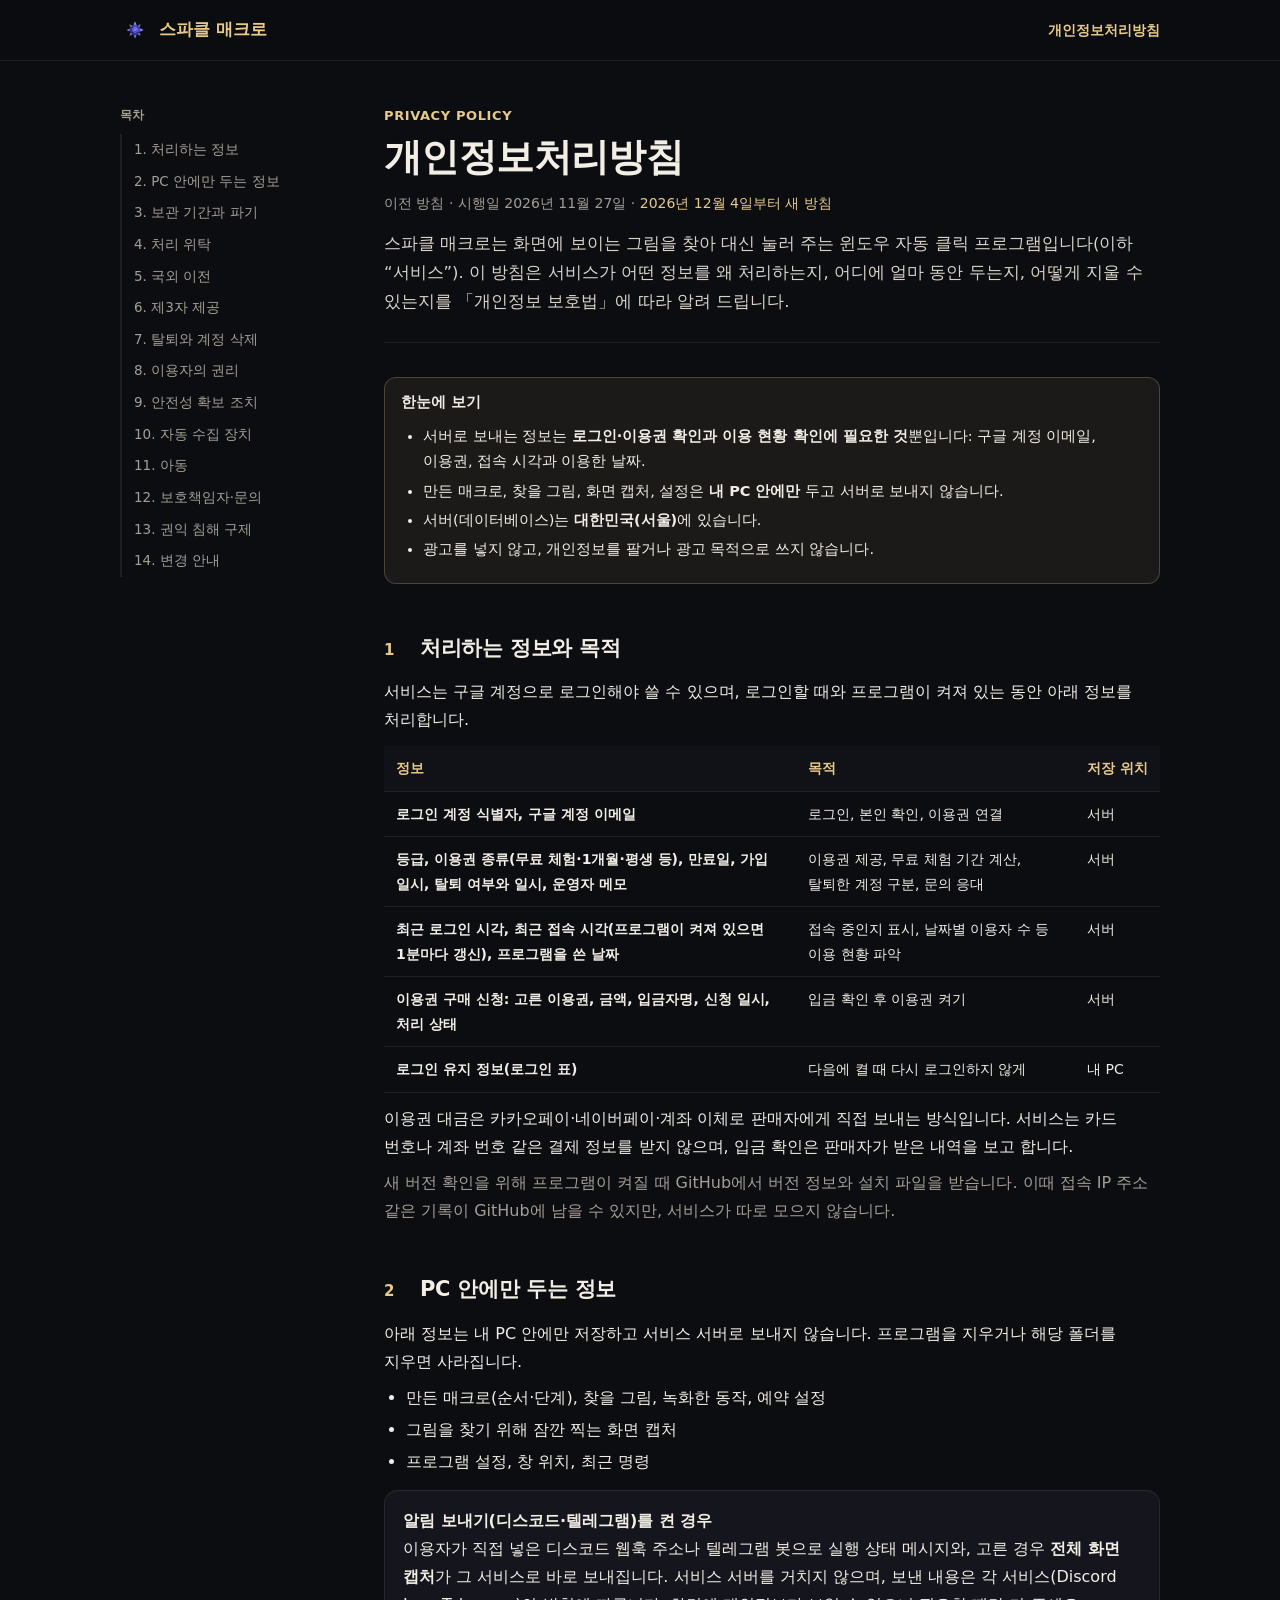
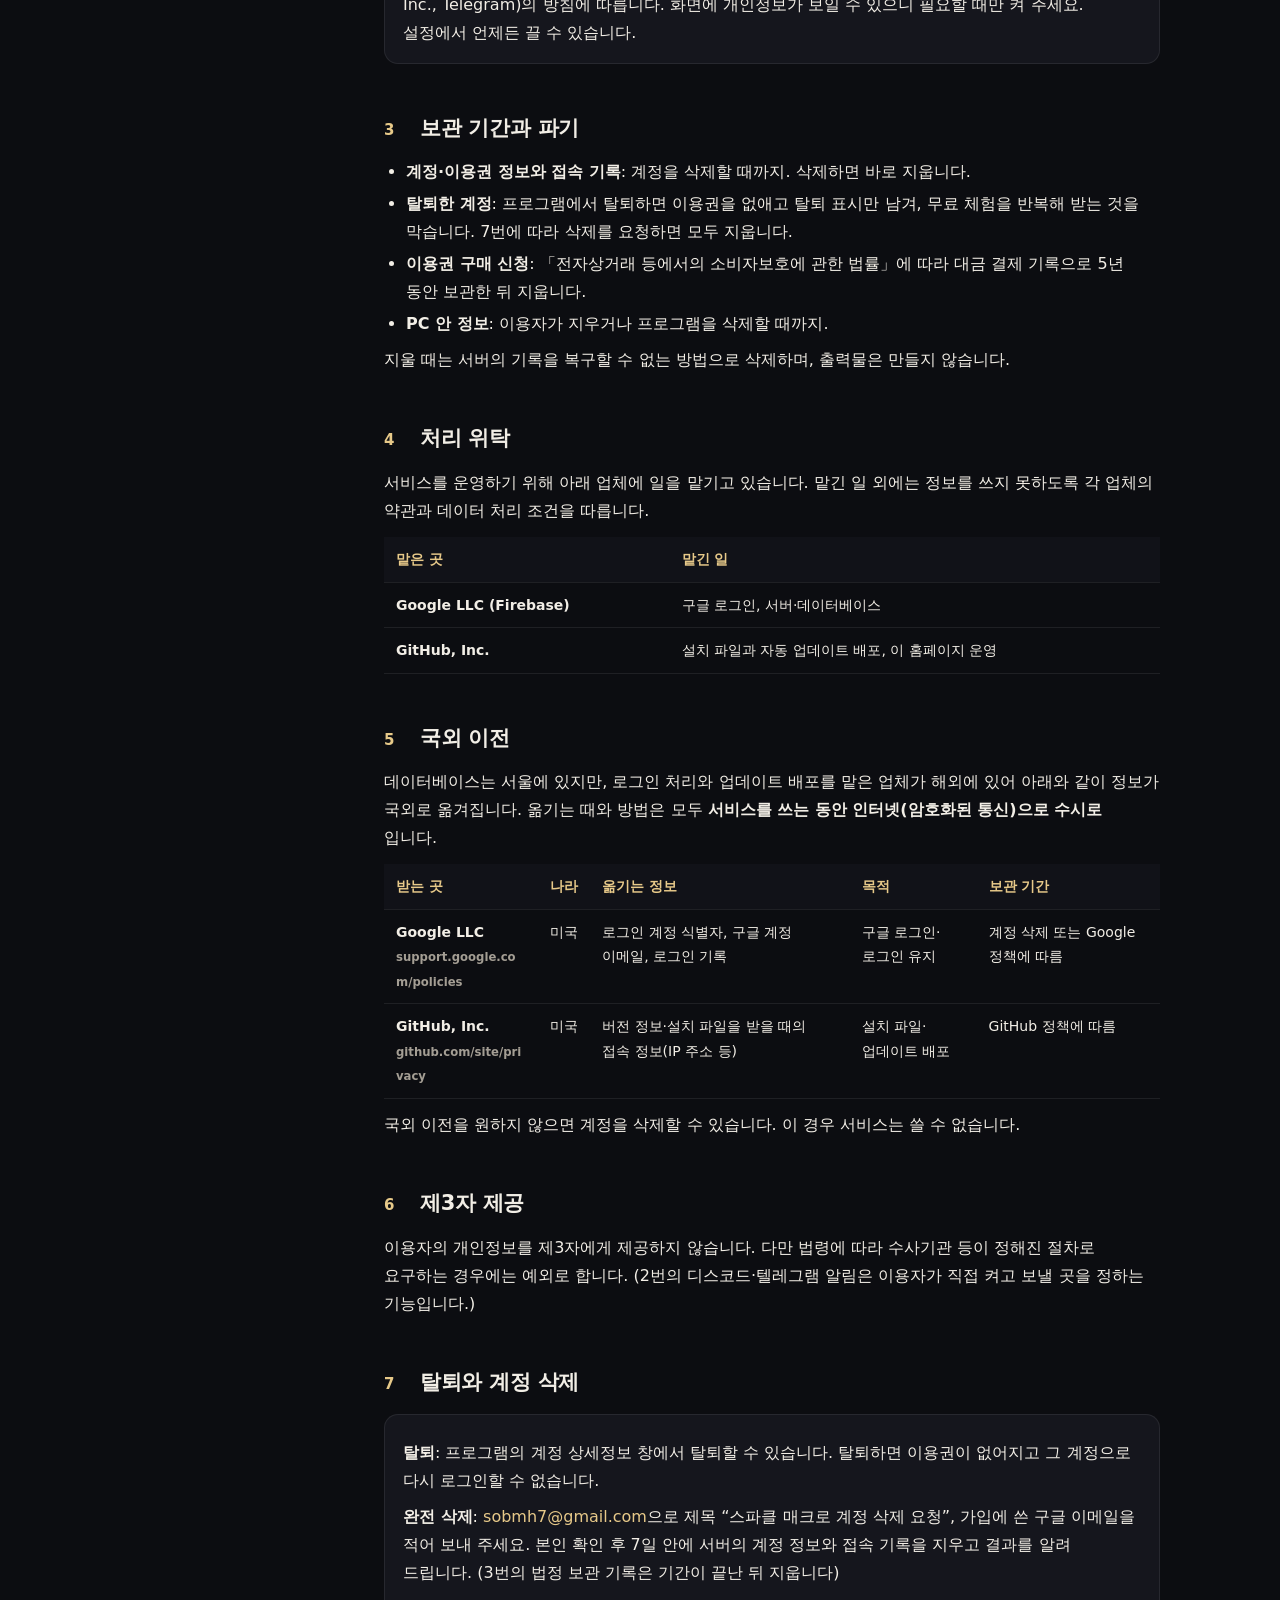
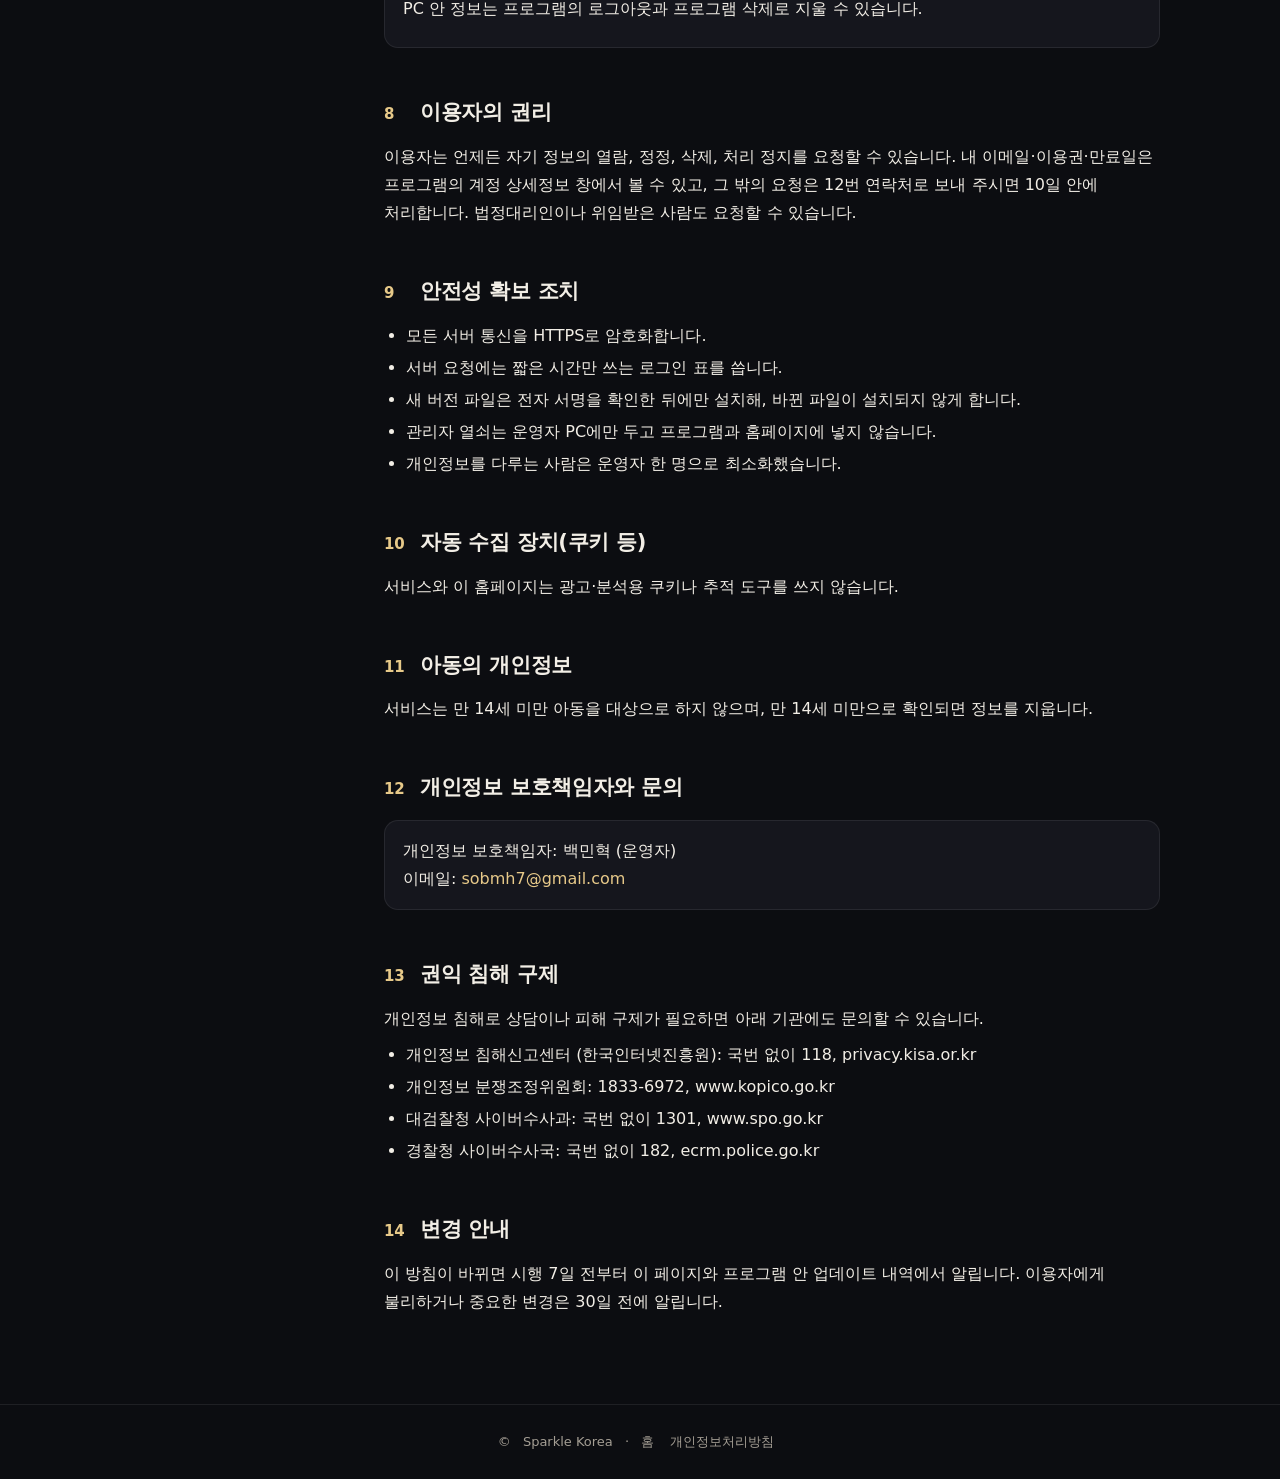
==== privacy-2026-11-27.html @ 71e8d249 "개인정보처리방침: 서버를 스파클코리아 공용 서버(Supabase, 도쿄)로 옮김 (2026-12-04 시행) 이전 방침은 privacy-2026-11-27.html 로 보관. 국외" ====
<!doctype html>
<html lang="ko">
<head>
<meta charset="utf-8">
<meta name="viewport" content="width=device-width,initial-scale=1">
<meta name="color-scheme" content="dark">
<meta name="darkreader-lock">
<title>개인정보처리방침(2026-11-27) · 스파클 매크로</title>
<meta name="description" content="스파클 매크로(윈도우 자동 클릭 프로그램)가 어떤 정보를 왜 처리하고, 어디에 얼마나 보관하며, 어떻게 지울 수 있는지 안내합니다.">
<meta name="theme-color" content="#0c0d11">
<link rel="icon" href="icon.png">
<link rel="stylesheet" href="doc.css">
</head>
<body>
<nav><div class="in">
  <a class="logo" href="./"><img src="icon.png" alt="">스파클 매크로</a>
  <div class="links">
    <a href="privacy.html" class="on">개인정보처리방침</a>
  </div>
</div></nav>

<div class="page">
  <aside class="toc">
    <b>목차</b>
    <a href="#p1">1. 처리하는 정보</a>
    <a href="#p2">2. PC 안에만 두는 정보</a>
    <a href="#p3">3. 보관 기간과 파기</a>
    <a href="#p4">4. 처리 위탁</a>
    <a href="#p5">5. 국외 이전</a>
    <a href="#p6">6. 제3자 제공</a>
    <a href="#p7">7. 탈퇴와 계정 삭제</a>
    <a href="#p8">8. 이용자의 권리</a>
    <a href="#p9">9. 안전성 확보 조치</a>
    <a href="#p10">10. 자동 수집 장치</a>
    <a href="#p11">11. 아동</a>
    <a href="#p12">12. 보호책임자·문의</a>
    <a href="#p13">13. 권익 침해 구제</a>
    <a href="#p14">14. 변경 안내</a>
  </aside>

  <main>
    <div class="head">
      <div class="kicker">PRIVACY POLICY</div>
      <h1>개인정보처리방침</h1>
      <div class="meta">이전 방침 · 시행일 2026년 11월 27일 · <a href="privacy.html">2026년 12월 4일부터 새 방침</a></div>
      <p class="lead">스파클 매크로는 화면에 보이는 그림을 찾아 대신 눌러 주는 윈도우 자동 클릭 프로그램입니다(이하 “서비스”). 이 방침은 서비스가 어떤 정보를 왜 처리하는지, 어디에 얼마 동안 두는지, 어떻게 지울 수 있는지를 「개인정보 보호법」에 따라 알려 드립니다.</p>
    </div>

    <div class="note">
      <b>한눈에 보기</b>
      <ul>
        <li>서버로 보내는 정보는 <b>로그인·이용권 확인과 이용 현황 확인에 필요한 것</b>뿐입니다: 구글 계정 이메일, 이용권, 접속 시각과 이용한 날짜.</li>
        <li>만든 매크로, 찾을 그림, 화면 캡처, 설정은 <b>내 PC 안에만</b> 두고 서버로 보내지 않습니다.</li>
        <li>서버(데이터베이스)는 <b>대한민국(서울)</b>에 있습니다.</li>
        <li>광고를 넣지 않고, 개인정보를 팔거나 광고 목적으로 쓰지 않습니다.</li>
      </ul>
    </div>

    <h2 id="p1"><span class="n">1</span>처리하는 정보와 목적</h2>
    <p>서비스는 구글 계정으로 로그인해야 쓸 수 있으며, 로그인할 때와 프로그램이 켜져 있는 동안 아래 정보를 처리합니다.</p>
    <div class="tbl"><table>
      <tr><th>정보</th><th>목적</th><th>저장 위치</th></tr>
      <tr><td>로그인 계정 식별자, 구글 계정 이메일</td><td>로그인, 본인 확인, 이용권 연결</td><td>서버</td></tr>
      <tr><td>등급, 이용권 종류(무료 체험·1개월·평생 등), 만료일, 가입 일시, 탈퇴 여부와 일시, 운영자 메모</td><td>이용권 제공, 무료 체험 기간 계산, 탈퇴한 계정 구분, 문의 응대</td><td>서버</td></tr>
      <tr><td>최근 로그인 시각, 최근 접속 시각(프로그램이 켜져 있으면 1분마다 갱신), 프로그램을 쓴 날짜</td><td>접속 중인지 표시, 날짜별 이용자 수 등 이용 현황 파악</td><td>서버</td></tr>
      <tr><td>이용권 구매 신청: 고른 이용권, 금액, 입금자명, 신청 일시, 처리 상태</td><td>입금 확인 후 이용권 켜기</td><td>서버</td></tr>
      <tr><td>로그인 유지 정보(로그인 표)</td><td>다음에 켤 때 다시 로그인하지 않게</td><td>내 PC</td></tr>
    </table></div>
    <p>이용권 대금은 카카오페이·네이버페이·계좌 이체로 판매자에게 직접 보내는 방식입니다. 서비스는 카드 번호나 계좌 번호 같은 결제 정보를 받지 않으며, 입금 확인은 판매자가 받은 내역을 보고 합니다.</p>
    <p class="muted">새 버전 확인을 위해 프로그램이 켜질 때 GitHub에서 버전 정보와 설치 파일을 받습니다. 이때 접속 IP 주소 같은 기록이 GitHub에 남을 수 있지만, 서비스가 따로 모으지 않습니다.</p>

    <h2 id="p2"><span class="n">2</span>PC 안에만 두는 정보</h2>
    <p>아래 정보는 내 PC 안에만 저장하고 서비스 서버로 보내지 않습니다. 프로그램을 지우거나 해당 폴더를 지우면 사라집니다.</p>
    <ul>
      <li>만든 매크로(순서·단계), 찾을 그림, 녹화한 동작, 예약 설정</li>
      <li>그림을 찾기 위해 잠깐 찍는 화면 캡처</li>
      <li>프로그램 설정, 창 위치, 최근 명령</li>
    </ul>
    <div class="card">
      <b>알림 보내기(디스코드·텔레그램)를 켠 경우</b><br>
      이용자가 직접 넣은 디스코드 웹훅 주소나 텔레그램 봇으로 실행 상태 메시지와, 고른 경우 <b>전체 화면 캡처</b>가 그 서비스로 바로 보내집니다. 서비스 서버를 거치지 않으며, 보낸 내용은 각 서비스(Discord Inc., Telegram)의 방침에 따릅니다. 화면에 개인정보가 보일 수 있으니 필요할 때만 켜 주세요. 설정에서 언제든 끌 수 있습니다.
    </div>

    <h2 id="p3"><span class="n">3</span>보관 기간과 파기</h2>
    <ul>
      <li><b>계정·이용권 정보와 접속 기록</b>: 계정을 삭제할 때까지. 삭제하면 바로 지웁니다.</li>
      <li><b>탈퇴한 계정</b>: 프로그램에서 탈퇴하면 이용권을 없애고 탈퇴 표시만 남겨, 무료 체험을 반복해 받는 것을 막습니다. 7번에 따라 삭제를 요청하면 모두 지웁니다.</li>
      <li><b>이용권 구매 신청</b>: 「전자상거래 등에서의 소비자보호에 관한 법률」에 따라 대금 결제 기록으로 5년 동안 보관한 뒤 지웁니다.</li>
      <li><b>PC 안 정보</b>: 이용자가 지우거나 프로그램을 삭제할 때까지.</li>
    </ul>
    <p>지울 때는 서버의 기록을 복구할 수 없는 방법으로 삭제하며, 출력물은 만들지 않습니다.</p>

    <h2 id="p4"><span class="n">4</span>처리 위탁</h2>
    <p>서비스를 운영하기 위해 아래 업체에 일을 맡기고 있습니다. 맡긴 일 외에는 정보를 쓰지 못하도록 각 업체의 약관과 데이터 처리 조건을 따릅니다.</p>
    <div class="tbl"><table>
      <tr><th>맡은 곳</th><th>맡긴 일</th></tr>
      <tr><td>Google LLC (Firebase)</td><td>구글 로그인, 서버·데이터베이스</td></tr>
      <tr><td>GitHub, Inc.</td><td>설치 파일과 자동 업데이트 배포, 이 홈페이지 운영</td></tr>
    </table></div>

    <h2 id="p5"><span class="n">5</span>국외 이전</h2>
    <p>데이터베이스는 서울에 있지만, 로그인 처리와 업데이트 배포를 맡은 업체가 해외에 있어 아래와 같이 정보가 국외로 옮겨집니다. 옮기는 때와 방법은 모두 <b>서비스를 쓰는 동안 인터넷(암호화된 통신)으로 수시로</b> 입니다.</p>
    <div class="tbl"><table>
      <tr><th>받는 곳</th><th>나라</th><th>옮기는 정보</th><th>목적</th><th>보관 기간</th></tr>
      <tr><td>Google LLC<br><small>support.google.com/policies</small></td><td>미국</td><td>로그인 계정 식별자, 구글 계정 이메일, 로그인 기록</td><td>구글 로그인·로그인 유지</td><td>계정 삭제 또는 Google 정책에 따름</td></tr>
      <tr><td>GitHub, Inc.<br><small>github.com/site/privacy</small></td><td>미국</td><td>버전 정보·설치 파일을 받을 때의 접속 정보(IP 주소 등)</td><td>설치 파일·업데이트 배포</td><td>GitHub 정책에 따름</td></tr>
    </table></div>
    <p>국외 이전을 원하지 않으면 계정을 삭제할 수 있습니다. 이 경우 서비스는 쓸 수 없습니다.</p>

    <h2 id="p6"><span class="n">6</span>제3자 제공</h2>
    <p>이용자의 개인정보를 제3자에게 제공하지 않습니다. 다만 법령에 따라 수사기관 등이 정해진 절차로 요구하는 경우에는 예외로 합니다. (2번의 디스코드·텔레그램 알림은 이용자가 직접 켜고 보낼 곳을 정하는 기능입니다.)</p>

    <h2 id="p7"><span class="n">7</span>탈퇴와 계정 삭제</h2>
    <div class="card">
      <p><b>탈퇴</b>: 프로그램의 계정 상세정보 창에서 탈퇴할 수 있습니다. 탈퇴하면 이용권이 없어지고 그 계정으로 다시 로그인할 수 없습니다.</p>
      <p><b>완전 삭제</b>: <a href="mailto:sobmh7@gmail.com?subject=%EC%8A%A4%ED%8C%8C%ED%81%B4%20%EB%A7%A4%ED%81%AC%EB%A1%9C%20%EA%B3%84%EC%A0%95%20%EC%82%AD%EC%A0%9C%20%EC%9A%94%EC%B2%AD">sobmh7@gmail.com</a>으로 제목 “스파클 매크로 계정 삭제 요청”, 가입에 쓴 구글 이메일을 적어 보내 주세요. 본인 확인 후 7일 안에 서버의 계정 정보와 접속 기록을 지우고 결과를 알려 드립니다. (3번의 법정 보관 기록은 기간이 끝난 뒤 지웁니다)</p>
      <p>PC 안 정보는 프로그램의 로그아웃과 프로그램 삭제로 지울 수 있습니다.</p>
    </div>

    <h2 id="p8"><span class="n">8</span>이용자의 권리</h2>
    <p>이용자는 언제든 자기 정보의 열람, 정정, 삭제, 처리 정지를 요청할 수 있습니다. 내 이메일·이용권·만료일은 프로그램의 계정 상세정보 창에서 볼 수 있고, 그 밖의 요청은 12번 연락처로 보내 주시면 10일 안에 처리합니다. 법정대리인이나 위임받은 사람도 요청할 수 있습니다.</p>

    <h2 id="p9"><span class="n">9</span>안전성 확보 조치</h2>
    <ul>
      <li>모든 서버 통신을 HTTPS로 암호화합니다.</li>
      <li>서버 요청에는 짧은 시간만 쓰는 로그인 표를 씁니다.</li>
      <li>새 버전 파일은 전자 서명을 확인한 뒤에만 설치해, 바뀐 파일이 설치되지 않게 합니다.</li>
      <li>관리자 열쇠는 운영자 PC에만 두고 프로그램과 홈페이지에 넣지 않습니다.</li>
      <li>개인정보를 다루는 사람은 운영자 한 명으로 최소화했습니다.</li>
    </ul>

    <h2 id="p10"><span class="n">10</span>자동 수집 장치(쿠키 등)</h2>
    <p>서비스와 이 홈페이지는 광고·분석용 쿠키나 추적 도구를 쓰지 않습니다.</p>

    <h2 id="p11"><span class="n">11</span>아동의 개인정보</h2>
    <p>서비스는 만 14세 미만 아동을 대상으로 하지 않으며, 만 14세 미만으로 확인되면 정보를 지웁니다.</p>

    <h2 id="p12"><span class="n">12</span>개인정보 보호책임자와 문의</h2>
    <div class="card">
      개인정보 보호책임자: 백민혁 (운영자)<br>
      이메일: <a href="mailto:sobmh7@gmail.com">sobmh7@gmail.com</a>
    </div>

    <h2 id="p13"><span class="n">13</span>권익 침해 구제</h2>
    <p>개인정보 침해로 상담이나 피해 구제가 필요하면 아래 기관에도 문의할 수 있습니다.</p>
    <ul>
      <li>개인정보 침해신고센터 (한국인터넷진흥원): 국번 없이 118, privacy.kisa.or.kr</li>
      <li>개인정보 분쟁조정위원회: 1833-6972, www.kopico.go.kr</li>
      <li>대검찰청 사이버수사과: 국번 없이 1301, www.spo.go.kr</li>
      <li>경찰청 사이버수사국: 국번 없이 182, ecrm.police.go.kr</li>
    </ul>

    <h2 id="p14"><span class="n">14</span>변경 안내</h2>
    <p>이 방침이 바뀌면 시행 7일 전부터 이 페이지와 프로그램 안 업데이트 내역에서 알립니다. 이용자에게 불리하거나 중요한 변경은 30일 전에 알립니다.</p>
  </main>
</div>

<footer>
  © <a href="https://sparklekorea.com/">Sparkle Korea</a> · <a href="./">홈</a><a href="privacy.html">개인정보처리방침</a>
</footer>
</body>
</html>
---- doc.css ----
/* 스파클달력 문서 페이지 (사용 설명서 · 개인정보처리방침 · 이용약관) 공통 */
:root{
  --bg:#0c0d11;--bg2:#111218;--card:#15161d;--line:rgba(231,201,137,.24);--line2:rgba(255,255,255,.08);
  --gold:#e7c989;--gold2:#f6e2b0;--text:#f2eee6;--muted:#a49e94;--green:#6fd39a;--red:#ff8f84;
  color-scheme:dark;
}
*{box-sizing:border-box}
html{scroll-behavior:smooth}
[id]{scroll-margin-top:80px}
body{margin:0;background:var(--bg);color:var(--text);font-family:"Segoe UI",system-ui,"Malgun Gothic","Apple SD Gothic Neo",sans-serif;line-height:1.75;-webkit-font-smoothing:antialiased;word-break:keep-all;overflow-wrap:anywhere}
a{color:var(--gold);text-decoration:none}
a:hover{text-decoration:underline}
img{max-width:100%;height:auto;display:block}

nav{position:sticky;top:0;z-index:20;background:rgba(12,13,17,.85);backdrop-filter:blur(12px);-webkit-backdrop-filter:blur(12px);border-bottom:1px solid var(--line2)}
nav .in{max-width:1080px;margin:0 auto;padding:0 20px;height:60px;display:flex;align-items:center;gap:20px}
.logo{display:flex;align-items:center;gap:9px;font-weight:800;color:var(--gold);font-size:16.5px}
.logo img{width:30px;height:30px;border-radius:8px}
.logo:hover{text-decoration:none}
nav .links{margin-left:auto;display:flex;gap:18px;font-size:14px}
nav .links a{color:var(--muted);white-space:nowrap}
nav .links a.on{color:var(--gold);font-weight:700}

.page{max-width:1080px;margin:0 auto;padding:44px 20px 80px;display:grid;grid-template-columns:220px minmax(0,1fr);gap:44px}
main{min-width:0}
.toc{position:sticky;top:84px;align-self:start;font-size:13.5px;max-height:calc(100vh - 100px);overflow:auto}
.toc b{display:block;color:var(--muted);font-size:12px;letter-spacing:.4px;margin-bottom:8px}
.toc a{display:block;color:var(--muted);padding:4px 0 4px 12px;border-left:2px solid var(--line2)}
.toc a:hover{color:var(--gold);border-left-color:var(--gold);text-decoration:none}

.head{margin-bottom:34px;padding-bottom:26px;border-bottom:1px solid var(--line2)}
.kicker{color:var(--gold);font-size:13px;font-weight:700;letter-spacing:.6px}
h1{margin:6px 0 10px;font-size:clamp(28px,4vw,38px);line-height:1.25;letter-spacing:-.6px}
.meta{color:var(--muted);font-size:14px}
.lead{font-size:16.5px;color:#d9d3c8;margin:14px 0 0}

h2{font-size:21px;margin:46px 0 12px;letter-spacing:-.3px;display:flex;align-items:baseline;gap:10px}
h2 .n{color:var(--gold);font-size:15px;font-weight:800;min-width:26px}
h3{font-size:16.5px;margin:26px 0 8px;color:var(--gold2)}
p{margin:8px 0}
ul,ol{padding-left:22px;margin:8px 0}
li{margin:4px 0}
.muted{color:var(--muted)}
small{color:var(--muted)}

.card{background:var(--card);border:1px solid var(--line2);border-radius:14px;padding:16px 18px;margin:14px 0}
.note{background:rgba(231,201,137,.07);border:1px solid var(--line);border-radius:12px;padding:12px 16px;margin:14px 0;font-size:14.5px}
.tbl{width:100%;overflow-x:auto;margin:12px 0}
table{width:100%;border-collapse:collapse;font-size:14px;min-width:560px}
th,td{text-align:left;vertical-align:top;padding:10px 12px;border-bottom:1px solid var(--line2)}
th{color:var(--gold);font-weight:700;background:var(--bg2);white-space:nowrap}
td:first-child{font-weight:600}

.steps{counter-reset:s;list-style:none;padding:0}
.steps li{counter-increment:s;position:relative;padding-left:36px;margin:10px 0}
.steps li::before{content:counter(s);position:absolute;left:0;top:2px;width:24px;height:24px;border-radius:50%;background:rgba(231,201,137,.14);color:var(--gold);font-size:13px;font-weight:800;display:flex;align-items:center;justify-content:center}
.shot{display:grid;grid-template-columns:minmax(0,1fr) 240px;gap:24px;align-items:start;margin:14px 0}
.shot img{border-radius:16px;border:1px solid var(--line2)}
.shot.wide{grid-template-columns:1fr}
.tag{display:inline-block;font-size:11.5px;font-weight:800;border:1px solid var(--line);color:var(--gold);border-radius:20px;padding:0 8px;margin-left:6px;vertical-align:2px}
kbd{font-family:inherit;font-size:12.5px;background:var(--bg2);border:1px solid var(--line2);border-bottom-width:2px;border-radius:6px;padding:0 6px}

footer{border-top:1px solid var(--line2);color:var(--muted);font-size:13px;text-align:center;padding:26px 20px}
footer a{color:var(--muted);margin:0 8px}

@media (max-width:860px){
  .page{grid-template-columns:minmax(0,1fr);gap:0;padding-top:28px}
  .toc{position:static;max-height:none;margin-bottom:26px;display:flex;flex-wrap:wrap;gap:6px}
  .toc b{width:100%}
  .toc a{border:1px solid var(--line2);border-radius:16px;padding:2px 10px}
  .shot{grid-template-columns:1fr}
  .shot img{max-width:260px}
  nav .links{gap:12px;font-size:13px}
}
@media (max-width:560px){
  .logo{font-size:0;gap:0}
  nav .links{gap:12px;font-size:12.5px;margin-left:auto;min-width:0}
  nav .in{gap:10px}
}
@media print{nav,.toc,footer{display:none}.page{display:block}body{background:#fff;color:#000}}
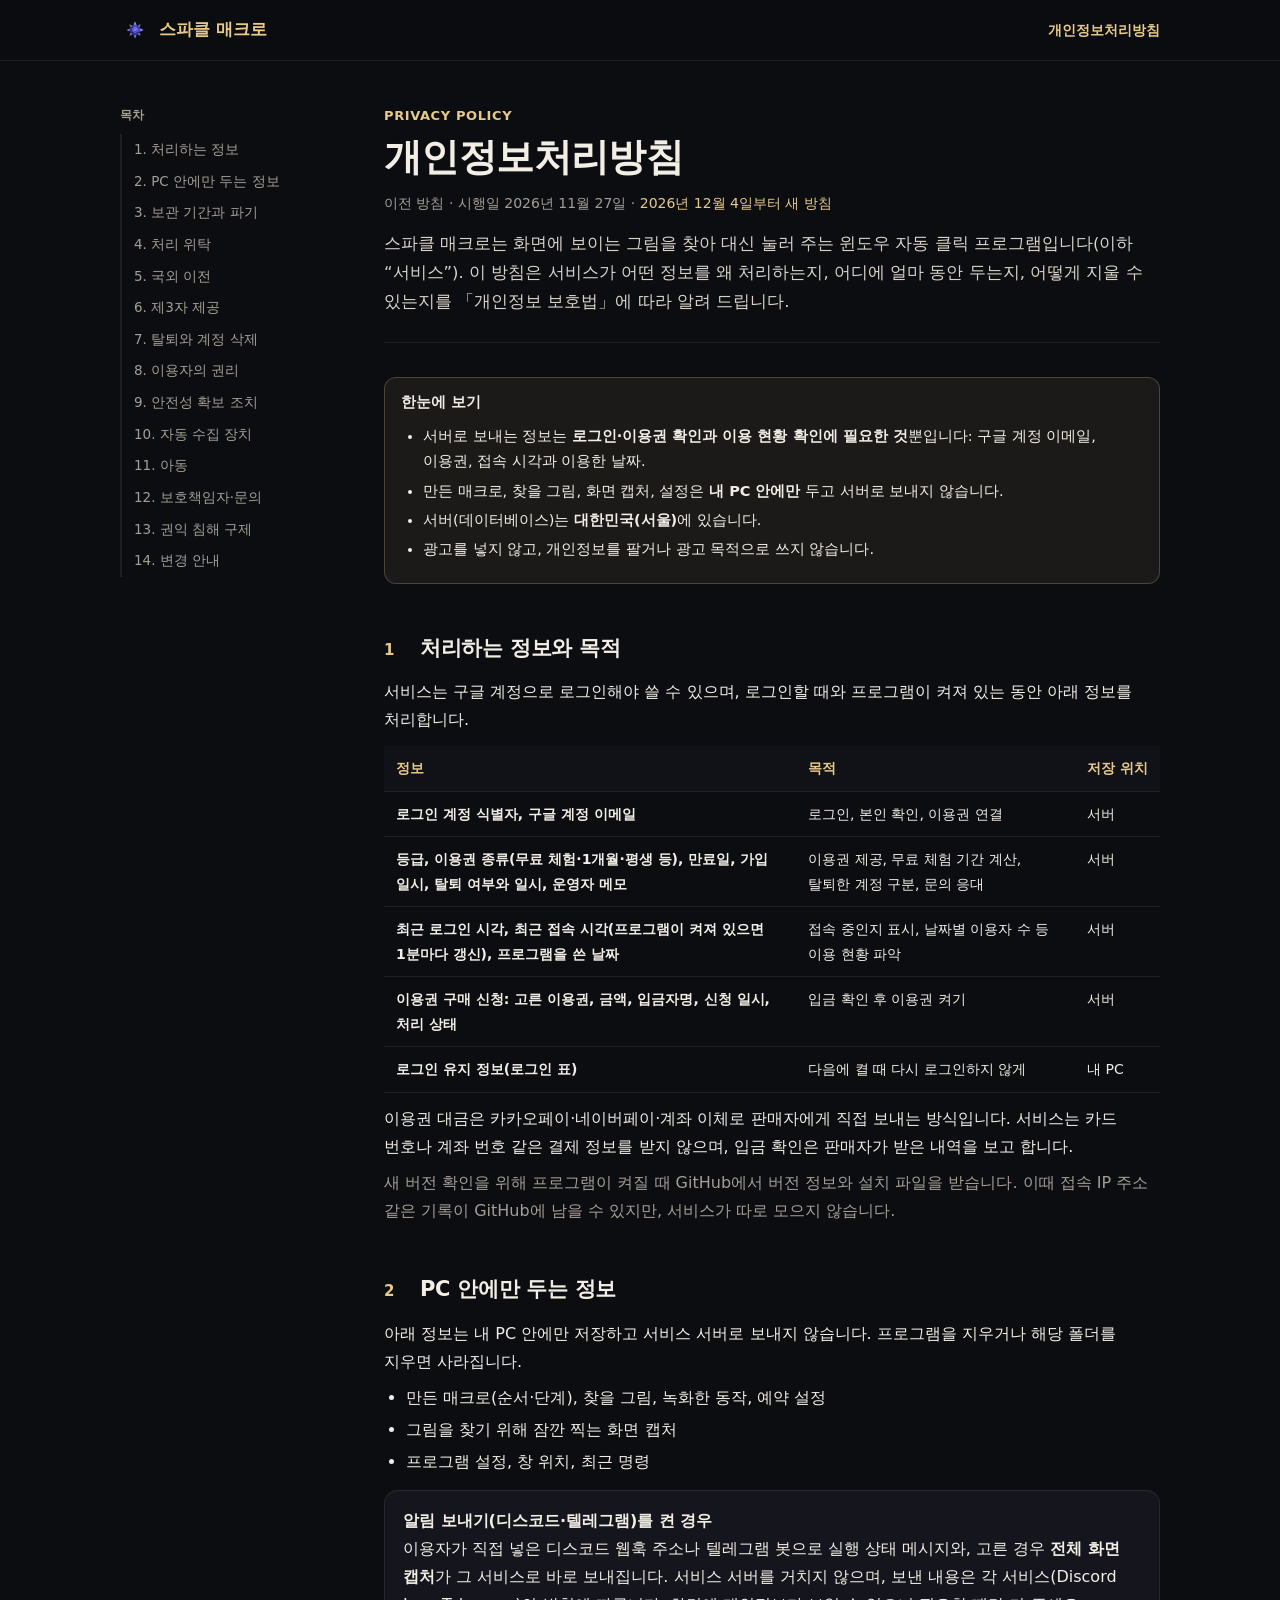
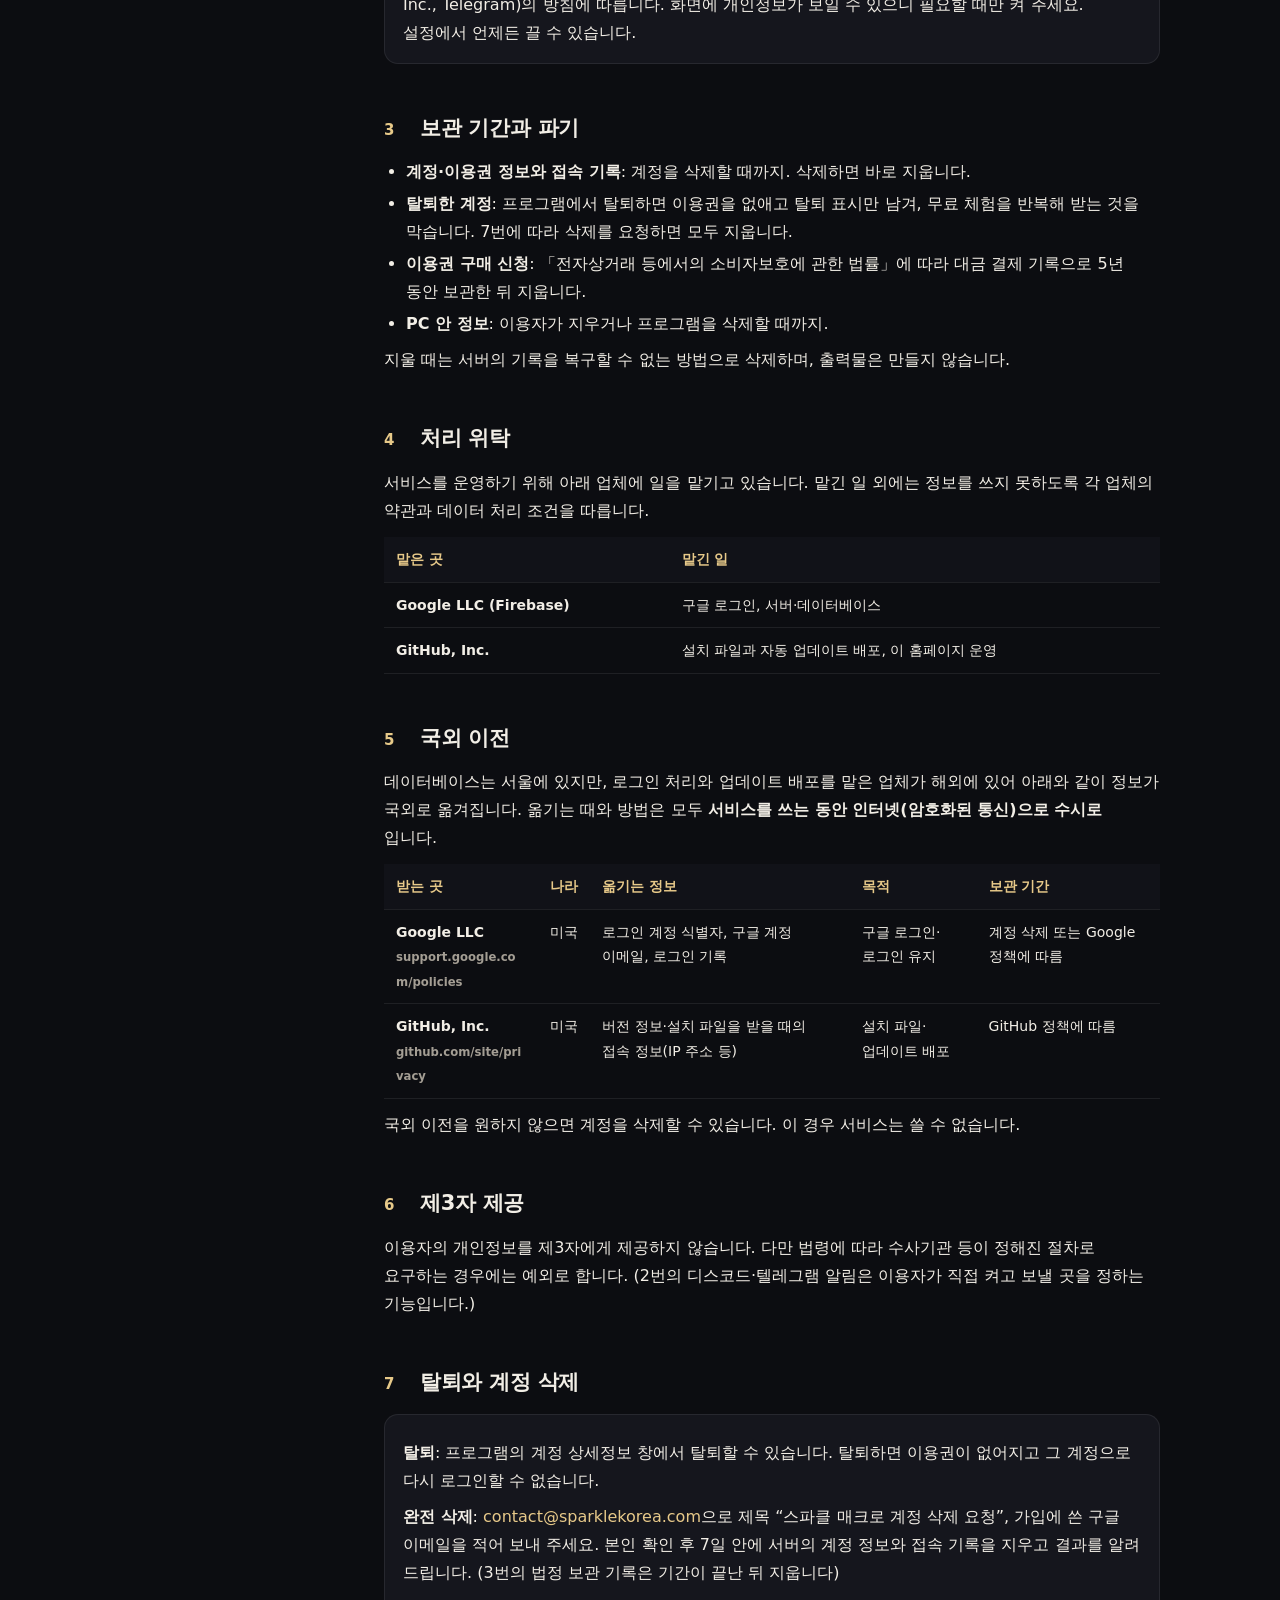
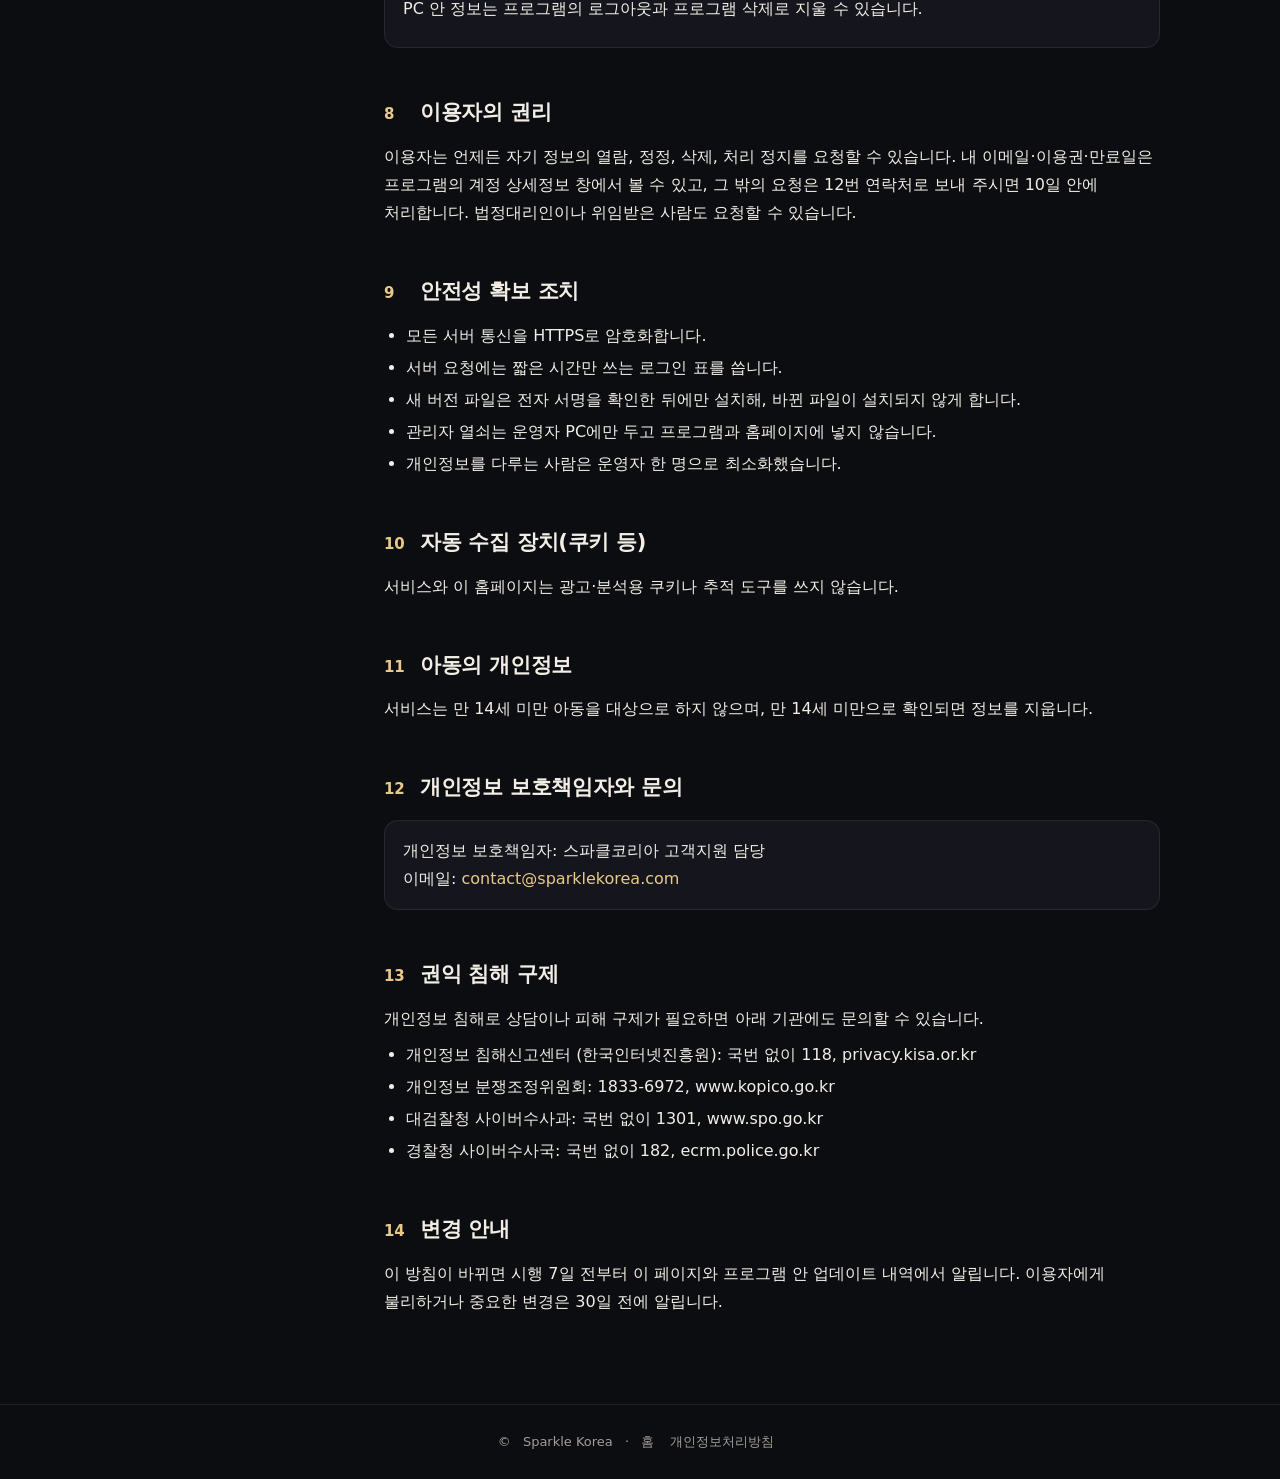
==== commit 1e533c26: "문의 메일을 contact@sparklekorea.com 으로, 운영자·보호책임자 표기를 스파클코리아로 Co-Authored-By: Claude Opus 5.5 <noreply@a" ====
--- a/privacy-2026-11-27.html
+++ b/privacy-2026-11-27.html
@@ -113,7 +113,7 @@
     <h2 id="p7"><span class="n">7</span>탈퇴와 계정 삭제</h2>
     <div class="card">
       <p><b>탈퇴</b>: 프로그램의 계정 상세정보 창에서 탈퇴할 수 있습니다. 탈퇴하면 이용권이 없어지고 그 계정으로 다시 로그인할 수 없습니다.</p>
-      <p><b>완전 삭제</b>: <a href="mailto:sobmh7@gmail.com?subject=%EC%8A%A4%ED%8C%8C%ED%81%B4%20%EB%A7%A4%ED%81%AC%EB%A1%9C%20%EA%B3%84%EC%A0%95%20%EC%82%AD%EC%A0%9C%20%EC%9A%94%EC%B2%AD">sobmh7@gmail.com</a>으로 제목 “스파클 매크로 계정 삭제 요청”, 가입에 쓴 구글 이메일을 적어 보내 주세요. 본인 확인 후 7일 안에 서버의 계정 정보와 접속 기록을 지우고 결과를 알려 드립니다. (3번의 법정 보관 기록은 기간이 끝난 뒤 지웁니다)</p>
+      <p><b>완전 삭제</b>: <a href="mailto:contact@sparklekorea.com?subject=%EC%8A%A4%ED%8C%8C%ED%81%B4%20%EB%A7%A4%ED%81%AC%EB%A1%9C%20%EA%B3%84%EC%A0%95%20%EC%82%AD%EC%A0%9C%20%EC%9A%94%EC%B2%AD">contact@sparklekorea.com</a>으로 제목 “스파클 매크로 계정 삭제 요청”, 가입에 쓴 구글 이메일을 적어 보내 주세요. 본인 확인 후 7일 안에 서버의 계정 정보와 접속 기록을 지우고 결과를 알려 드립니다. (3번의 법정 보관 기록은 기간이 끝난 뒤 지웁니다)</p>
       <p>PC 안 정보는 프로그램의 로그아웃과 프로그램 삭제로 지울 수 있습니다.</p>
     </div>
 
@@ -137,8 +137,8 @@
 
     <h2 id="p12"><span class="n">12</span>개인정보 보호책임자와 문의</h2>
     <div class="card">
-      개인정보 보호책임자: 백민혁 (운영자)<br>
-      이메일: <a href="mailto:sobmh7@gmail.com">sobmh7@gmail.com</a>
+      개인정보 보호책임자: 스파클코리아 고객지원 담당<br>
+      이메일: <a href="mailto:contact@sparklekorea.com">contact@sparklekorea.com</a>
     </div>
 
     <h2 id="p13"><span class="n">13</span>권익 침해 구제</h2>
